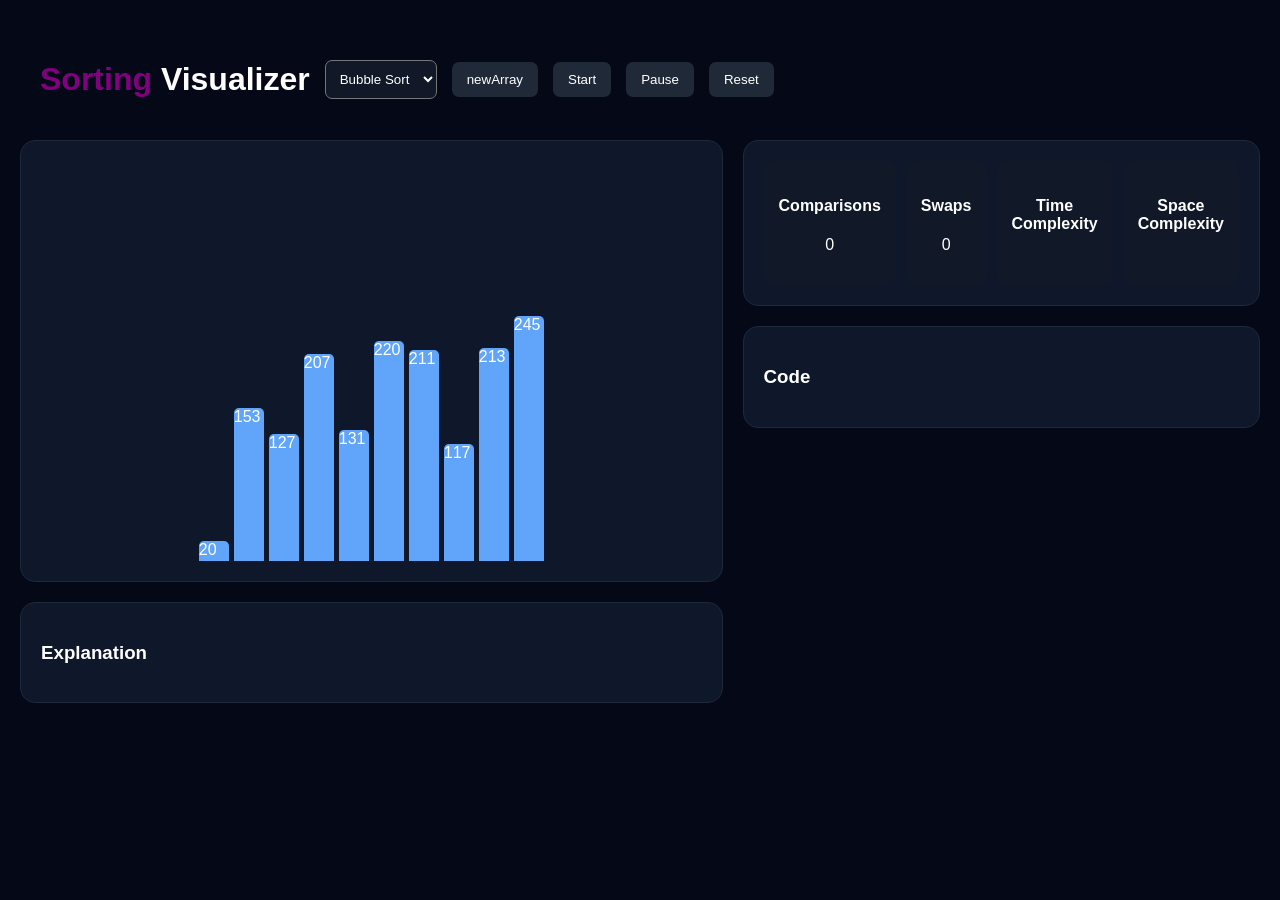
==== sort.html @ 76cde30a "init commit" ====
<!DOCTYPE html>
<html lang="en">
<head>
    <meta charset="UTF-8">
    <meta name="viewport" content="width=device-width, initial-scale=1.0">
    <title>sort Visualizer</title>
    <link rel="stylesheet" href="sort.css">
</head>
<body>
    <style>
.code-line {
    /* This forces the browser to show every space exactly as typed */
    white-space: pre; 
    font-family: monospace; /* Makes it look like code */
}
</style>
    <div class="full">

        <!-- header -->
         <div class="top_bar">
            <h1> <span id="headTop">Sorting</span> Visualizer</h1>
            <select name="algo" id="algo">
                <option >Bubble Sort</option>
                <option >Quick Sort</option>
                <option >Merge Sort</option>
            </select>

            <button id="newArrBtn">newArray</button>
            <button id="startBtn">Start</button>
            <button id="pauseBtn">Pause</button>
            <button id="resetBtn">Reset</button>
         </div>

         <div class="mainContent">

            <div class="leftContent">
                <div class="visualizationPart">
                <div id="arrayContainer"></div>
                </div>

                <div class="explanationPart">
                    <h3>Explanation</h3>
                    <p id="explanationText">
                        <!-- explanation going on -->
                    </p>
                </div>
            </div>

            <div class="rightContent">

                <div class="statusPart">
                    <div class="statBox">
                        <h4>Comparisons</h4>
                        <p id="comparisonCount"></p>
                    </div>

                    <div class="statBox">
                        <h4>Swaps</h4>
                        <p id="swapCount"></p>
                    </div>

                    <div class="statBox">
                        <h4>Time Complexity</h4>
                        <p id="timeComplexity"></p>
                    </div>
                     <div class="statBox">
                        <h4>Space Complexity</h4>
                        <p id="spaceComplexity"></p>
                    </div>
                </div>

                <div class="codePart">
                    <h3>Code</h3>
                    <div id="codeContainer"></div>
                </div>

            </div>
         </div>

        </div>
    <script src="main.js"></script>
    
</body>
</html>
---- sort.css ----
body{
    margin: 0;
    background-color: #050816;
    color: white;
    font-family: Arial, Helvetica, sans-serif;
    /* overflow-y: hidden; */
    padding: 20px;
}

.top_bar{

    display: flex;
    align-items: center;
    gap: 15px;
    margin: 20px;
}

button{
    padding: 10px 15px;
    border: none;
    border-radius: 7px;
    cursor: pointer;
    background: #1f2937;
    color: white;
}

button:hover{
    background: #374151;
}

select{
    padding: 10px;
    border-radius: 7px;
    background: #111827;
    color: white;
}

/* main content */
.mainContent{
    display: grid;
    grid-template-columns: 2fr 1fr;
    gap: 20px;
}

/* left content */
.leftContent{
    display: flex;
    flex-direction: column;
    gap: 20px;

}

.visualizationPart{
    background: #0f172a;
    padding: 20px;
    border-radius: 15px;
    border: 1px solid #1e293b;
}

#arrayContainer{
    height: 400px;
    display: flex;
    align-items: flex-end;
    justify-content: center;
    gap: 5px;
}

.bar{
    width: 30px;
    background: #60a5fa;
    transition: all 0.3s ease;
    border-radius: 5px 5px 0 0;
}

.rightContent{
    display: flex;
    flex-direction: column;
    gap: 20px;
}

.statusPart,
.codePart,
.explanationPart{
    background: #0f172a;
    padding: 20px;
    border-radius: 15px;
    border: 1px solid #1e293b;
}

/* status */
.statusPart{
    display: flex;
    justify-content: space-between;
    /* justify-content: space-around; */
    gap: 10px;
}

.statBox{
    flex: 1;
    background: #111827;
    padding: 15px;
    border-radius: 10px;
    text-align: center;
}

#codeContainer p{
    padding: 8px;
    border-radius: 5px;
    transition: 0.3s;
}

#headTop{
    color: purple;
}
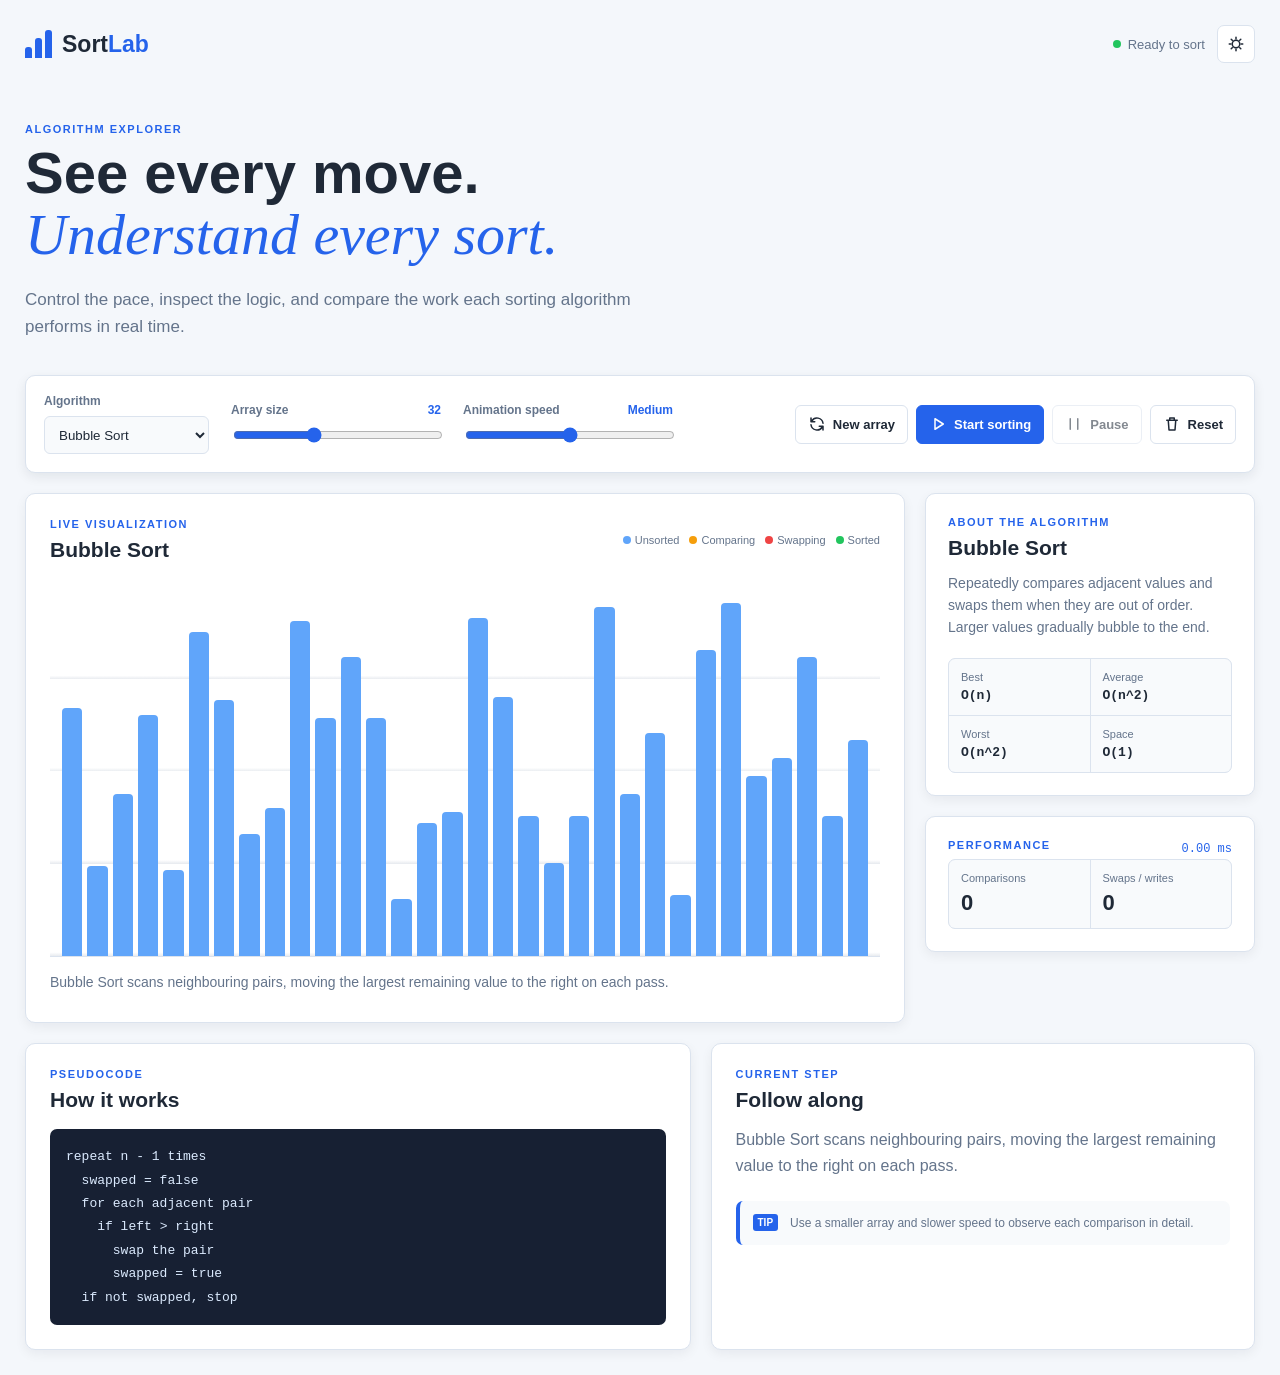
==== commit 3a7cea68: "udated version of sorting visiualizer & add readme" ====
--- a/sort.html
+++ b/sort.html
@@ -1,84 +1,127 @@
 <!DOCTYPE html>
 <html lang="en">
 <head>
-    <meta charset="UTF-8">
-    <meta name="viewport" content="width=device-width, initial-scale=1.0">
-    <title>sort Visualizer</title>
-    <link rel="stylesheet" href="sort.css">
+  <meta charset="UTF-8">
+  <meta name="viewport" content="width=device-width, initial-scale=1.0">
+  <meta name="description" content="An interactive sorting algorithm visualizer built with vanilla JavaScript.">
+  <title>SortLab | Sorting Visualizer</title>
+  <link rel="preconnect" href="https://fonts.googleapis.com">
+  <link rel="preconnect" href="https://fonts.gstatic.com" crossorigin>
+  <link href="https://fonts.googleapis.com/css2?family=DM+Mono:wght@400;500&family=Outfit:wght@400;500;600;700&display=swap" rel="stylesheet">
+  <link rel="stylesheet" href="sort.css">
 </head>
 <body>
-    <style>
-.code-line {
-    /* This forces the browser to show every space exactly as typed */
-    white-space: pre; 
-    font-family: monospace; /* Makes it look like code */
-}
-</style>
-    <div class="full">
+  <main class="app-shell">
+    <header class="site-header">
+      <a class="brand" href="#top" aria-label="SortLab home">
+        <span class="brand-mark" aria-hidden="true"><i></i><i></i><i></i></span>
+        <span>Sort<span>Lab</span></span>
+      </a>
+      <div class="header-actions">
+        <span class="status-pill" id="statusText" role="status"><span></span> Ready to sort</span>
+        <button class="icon-button" id="themeToggle" type="button" aria-label="Switch to dark mode" title="Toggle colour theme">
+          <svg id="themeIcon" viewBox="0 0 24 24" aria-hidden="true"><path d="M12 3v2m0 14v2M3 12h2m14 0h2M5.6 5.6 7 7m10 10 1.4 1.4M18.4 5.6 17 7M7 17l-1.4 1.4M12 7a5 5 0 1 0 0 10 5 5 0 0 0 0-10Z"/></svg>
+        </button>
+      </div>
+    </header>
 
-        <!-- header -->
-         <div class="top_bar">
-            <h1> <span id="headTop">Sorting</span> Visualizer</h1>
-            <select name="algo" id="algo">
-                <option >Bubble Sort</option>
-                <option >Quick Sort</option>
-                <option >Merge Sort</option>
-            </select>
+    <section class="hero" id="top">
+      <p class="eyebrow">ALGORITHM EXPLORER</p>
+      <h1>See every move.<br><em>Understand every sort.</em></h1>
+      <p class="hero-copy">Control the pace, inspect the logic, and compare the work each sorting algorithm performs in real time.</p>
+    </section>
 
-            <button id="newArrBtn">newArray</button>
-            <button id="startBtn">Start</button>
-            <button id="pauseBtn">Pause</button>
-            <button id="resetBtn">Reset</button>
-         </div>
+    <section class="control-panel" aria-label="Visualization controls">
+      <label class="control-field algorithm-field">
+        <span>Algorithm</span>
+        <select id="algorithmSelect" aria-label="Select sorting algorithm">
+          <option value="bubble">Bubble Sort</option>
+          <option value="selection">Selection Sort</option>
+          <option value="insertion">Insertion Sort</option>
+          <option value="merge">Merge Sort</option>
+          <option value="quick">Quick Sort</option>
+          <option value="heap">Heap Sort</option>
+        </select>
+      </label>
+      <label class="control-field range-field">
+        <span>Array size <output id="sizeValue">32</output></span>
+        <input id="sizeSlider" type="range" min="8" max="72" value="32" aria-label="Array size">
+      </label>
+      <label class="control-field range-field">
+        <span>Animation speed <output id="speedValue">Medium</output></span>
+        <input id="speedSlider" type="range" min="1" max="5" value="3" aria-label="Animation speed">
+      </label>
+      <div class="control-buttons">
+        <button class="button button-quiet" id="newArrayButton" type="button">
+          <svg viewBox="0 0 24 24" aria-hidden="true"><path d="M20 11a8.1 8.1 0 0 0-15-3M4 4v5h5m-5 4a8.1 8.1 0 0 0 15 3m1 4v-5h-5"/></svg>
+          New array
+        </button>
+        <button class="button button-primary" id="startButton" type="button">
+          <svg viewBox="0 0 24 24" aria-hidden="true"><path d="m8 5 11 7-11 7V5Z"/></svg>
+          Start sorting
+        </button>
+        <button class="button button-quiet" id="pauseButton" type="button" disabled>
+          <svg viewBox="0 0 24 24" aria-hidden="true"><path d="M7 5v14M17 5v14"/></svg>
+          Pause
+        </button>
+        <button class="button button-quiet" id="resetButton" type="button">
+          <svg viewBox="0 0 24 24" aria-hidden="true"><path d="M5 7h14M9 7V4h6v3m-8 0 1 13h8l1-13"/></svg>
+          Reset
+        </button>
+      </div>
+    </section>
 
-         <div class="mainContent">
+    <section class="workspace">
+      <div class="visualizer-card">
+        <div class="card-heading">
+          <div><p class="eyebrow">LIVE VISUALIZATION</p><h2 id="visualizerTitle">Bubble Sort</h2></div>
+          <div class="legend" aria-label="Bar color legend">
+            <span><i class="legend-default"></i>Unsorted</span><span><i class="legend-active"></i>Comparing</span><span><i class="legend-swap"></i>Swapping</span><span><i class="legend-sorted"></i>Sorted</span>
+          </div>
+        </div>
+        <div class="chart-wrap">
+          <div class="chart-grid" aria-hidden="true"></div>
+          <div id="arrayContainer" class="array-container" aria-label="Array visualization" role="img"></div>
+        </div>
+        <p class="action-message" id="actionMessage" aria-live="polite">Generate an array, then press Start sorting to begin.</p>
+      </div>
 
-            <div class="leftContent">
-                <div class="visualizationPart">
-                <div id="arrayContainer"></div>
-                </div>
+      <aside class="sidebar">
+        <section class="info-card algorithm-info">
+          <p class="eyebrow">ABOUT THE ALGORITHM</p>
+          <h2 id="algorithmName">Bubble Sort</h2>
+          <p id="algorithmDescription">Repeatedly compares adjacent values and swaps them when they are out of order. Larger values gradually bubble to the end.</p>
+          <div class="complexity-grid">
+            <div><span>Best</span><strong id="bestComplexity">O(n)</strong></div>
+            <div><span>Average</span><strong id="averageComplexity">O(n²)</strong></div>
+            <div><span>Worst</span><strong id="worstComplexity">O(n²)</strong></div>
+            <div><span>Space</span><strong id="spaceComplexity">O(1)</strong></div>
+          </div>
+        </section>
 
-                <div class="explanationPart">
-                    <h3>Explanation</h3>
-                    <p id="explanationText">
-                        <!-- explanation going on -->
-                    </p>
-                </div>
-            </div>
+        <section class="info-card statistics-card">
+          <div class="section-title"><p class="eyebrow">PERFORMANCE</p><span id="elapsedTime">0.00 ms</span></div>
+          <div class="statistics-grid">
+            <div class="stat"><span>Comparisons</span><strong id="comparisonCount">0</strong></div>
+            <div class="stat"><span>Swaps / writes</span><strong id="swapCount">0</strong></div>
+          </div>
+        </section>
+      </aside>
+    </section>
 
-            <div class="rightContent">
-
-                <div class="statusPart">
-                    <div class="statBox">
-                        <h4>Comparisons</h4>
-                        <p id="comparisonCount"></p>
-                    </div>
-
-                    <div class="statBox">
-                        <h4>Swaps</h4>
-                        <p id="swapCount"></p>
-                    </div>
-
-                    <div class="statBox">
-                        <h4>Time Complexity</h4>
-                        <p id="timeComplexity"></p>
-                    </div>
-                     <div class="statBox">
-                        <h4>Space Complexity</h4>
-                        <p id="spaceComplexity"></p>
-                    </div>
-                </div>
-
-                <div class="codePart">
-                    <h3>Code</h3>
-                    <div id="codeContainer"></div>
-                </div>
-
-            </div>
-         </div>
-
-        </div>
-    <script src="main.js"></script>
-    
+    <section class="details-grid">
+      <article class="details-card">
+        <div class="section-title"><div><p class="eyebrow">PSEUDOCODE</p><h2>How it works</h2></div></div>
+        <pre id="codeContainer" class="code-block" aria-label="Algorithm pseudocode"></pre>
+      </article>
+      <article class="details-card learning-card">
+        <p class="eyebrow">CURRENT STEP</p>
+        <h2>Follow along</h2>
+        <p id="explanationText">Each colored bar represents one value in the array. Choose an algorithm to explore its approach.</p>
+        <div class="tip"><span>TIP</span><p>Use a smaller array and slower speed to observe each comparison in detail.</p></div>
+      </article>
+    </section>
+  </main>
+  <script type="module" src="main.js"></script>
 </body>
-</html>+</html>
--- a/sort.css
+++ b/sort.css
@@ -1,114 +1,671 @@
-body{
-    margin: 0;
-    background-color: #050816;
-    color: white;
-    font-family: Arial, Helvetica, sans-serif;
-    /* overflow-y: hidden; */
-    padding: 20px;
-}
-
-.top_bar{
-
-    display: flex;
-    align-items: center;
-    gap: 15px;
-    margin: 20px;
-}
-
-button{
-    padding: 10px 15px;
-    border: none;
-    border-radius: 7px;
-    cursor: pointer;
-    background: #1f2937;
-    color: white;
-}
-
-button:hover{
-    background: #374151;
-}
-
-select{
-    padding: 10px;
-    border-radius: 7px;
-    background: #111827;
-    color: white;
-}
-
-/* main content */
-.mainContent{
+/* Main colours used in the light theme */
+:root {
+  --page-background: #f4f7fb;
+  --card-background: #ffffff;
+  --input-background: #f8fafc;
+  --text-color: #1f2937;
+  --muted-text: #64748b;
+  --border-color: #dbe3ee;
+  --primary-color: #2563eb;
+  --primary-hover: #1d4ed8;
+  --bar-color: #60a5fa;
+  --compare-color: #f59e0b;
+  --swap-color: #ef4444;
+  --sorted-color: #22c55e;
+}
+
+/* Colours used when dark mode is turned on */
+body.dark {
+  --page-background: #111827;
+  --card-background: #1f2937;
+  --input-background: #273449;
+  --text-color: #f8fafc;
+  --muted-text: #cbd5e1;
+  --border-color: #3b4a61;
+  --primary-color: #60a5fa;
+  --primary-hover: #93c5fd;
+  --bar-color: #60a5fa;
+  --compare-color: #fbbf24;
+  --swap-color: #fb7185;
+  --sorted-color: #4ade80;
+}
+
+* {
+  box-sizing: border-box;
+}
+
+html {
+  scroll-behavior: smooth;
+}
+
+body {
+  margin: 0;
+  background-color: var(--page-background);
+  color: var(--text-color);
+  font-family: Arial, Helvetica, sans-serif;
+  transition: background-color 0.2s ease;
+}
+
+button,
+select,
+input {
+  font-family: inherit;
+}
+
+button {
+  cursor: pointer;
+}
+
+button:focus-visible,
+select:focus-visible,
+input:focus-visible {
+  outline: 3px solid #93c5fd;
+  outline-offset: 2px;
+}
+
+/* Header */
+.app-shell {
+  max-width: 1400px;
+  margin: 0 auto;
+  padding: 25px;
+}
+
+.site-header {
+  display: flex;
+  align-items: center;
+  justify-content: space-between;
+}
+
+.brand {
+  display: flex;
+  align-items: center;
+  gap: 10px;
+  color: var(--text-color);
+  font-size: 23px;
+  font-weight: bold;
+  text-decoration: none;
+}
+
+.brand > span:last-child span {
+  color: var(--primary-color);
+}
+
+.brand-mark {
+  display: flex;
+  align-items: flex-end;
+  gap: 3px;
+  width: 27px;
+  height: 28px;
+}
+
+.brand-mark i {
+  width: 7px;
+  background-color: var(--primary-color);
+  border-radius: 3px 3px 0 0;
+}
+
+.brand-mark i:nth-child(1) {
+  height: 40%;
+}
+
+.brand-mark i:nth-child(2) {
+  height: 70%;
+}
+
+.brand-mark i:nth-child(3) {
+  height: 100%;
+}
+
+.header-actions {
+  display: flex;
+  align-items: center;
+  gap: 12px;
+}
+
+.status-pill {
+  display: flex;
+  align-items: center;
+  gap: 7px;
+  color: var(--muted-text);
+  font-size: 13px;
+}
+
+.status-pill > span {
+  width: 8px;
+  height: 8px;
+  border-radius: 50%;
+  background-color: var(--sorted-color);
+}
+
+.icon-button {
+  display: flex;
+  align-items: center;
+  justify-content: center;
+  width: 38px;
+  height: 38px;
+  border: 1px solid var(--border-color);
+  border-radius: 7px;
+  background-color: var(--card-background);
+  color: var(--text-color);
+}
+
+.icon-button:hover {
+  background-color: var(--input-background);
+}
+
+.icon-button svg,
+.button svg {
+  width: 18px;
+  height: 18px;
+  fill: none;
+  stroke: currentColor;
+  stroke-linecap: round;
+  stroke-linejoin: round;
+  stroke-width: 2;
+}
+
+/* Intro section */
+.hero {
+  max-width: 760px;
+  padding: 60px 0 35px;
+}
+
+.eyebrow {
+  margin: 0 0 8px;
+  color: var(--primary-color);
+  font-size: 11px;
+  font-weight: bold;
+  letter-spacing: 1.5px;
+}
+
+.hero h1 {
+  margin: 0;
+  font-size: 58px;
+  line-height: 1.05;
+}
+
+.hero h1 em {
+  color: var(--primary-color);
+  font-family: Georgia, serif;
+  font-weight: normal;
+}
+
+.hero-copy {
+  max-width: 620px;
+  margin: 20px 0 0;
+  color: var(--muted-text);
+  font-size: 17px;
+  line-height: 1.6;
+}
+
+/* Controls */
+.control-panel {
+  display: flex;
+  align-items: center;
+  gap: 22px;
+  padding: 18px;
+  border: 1px solid var(--border-color);
+  border-radius: 10px;
+  background-color: var(--card-background);
+  box-shadow: 0 4px 12px rgba(15, 23, 42, 0.08);
+}
+
+.control-field {
+  display: flex;
+  flex-direction: column;
+  gap: 8px;
+  min-width: 165px;
+  color: var(--muted-text);
+  font-size: 12px;
+  font-weight: bold;
+}
+
+.control-field span {
+  display: flex;
+  justify-content: space-between;
+}
+
+.control-field output {
+  color: var(--primary-color);
+}
+
+.algorithm-field select {
+  height: 38px;
+  padding: 0 10px;
+  border: 1px solid var(--border-color);
+  border-radius: 6px;
+  background-color: var(--input-background);
+  color: var(--text-color);
+}
+
+.range-field {
+  flex: 1;
+  max-width: 210px;
+}
+
+input[type="range"] {
+  width: 100%;
+  accent-color: var(--primary-color);
+}
+
+.control-buttons {
+  display: flex;
+  gap: 8px;
+  margin-left: auto;
+}
+
+.button {
+  display: flex;
+  align-items: center;
+  justify-content: center;
+  gap: 7px;
+  min-height: 39px;
+  padding: 0 12px;
+  border: 1px solid var(--border-color);
+  border-radius: 6px;
+  font-size: 13px;
+  font-weight: bold;
+}
+
+.button-primary {
+  border-color: var(--primary-color);
+  background-color: var(--primary-color);
+  color: white;
+}
+
+.button-primary:hover:not(:disabled) {
+  background-color: var(--primary-hover);
+}
+
+.button-quiet {
+  background-color: var(--card-background);
+  color: var(--text-color);
+}
+
+.button-quiet:hover:not(:disabled) {
+  background-color: var(--input-background);
+}
+
+.button:disabled {
+  cursor: not-allowed;
+  opacity: 0.55;
+}
+
+/* Main visualizer and sidebar */
+.workspace {
+  display: grid;
+  grid-template-columns: 1fr 330px;
+  gap: 20px;
+  margin-top: 20px;
+}
+
+.visualizer-card,
+.info-card,
+.details-card {
+  border: 1px solid var(--border-color);
+  border-radius: 10px;
+  background-color: var(--card-background);
+  box-shadow: 0 4px 12px rgba(15, 23, 42, 0.06);
+}
+
+.visualizer-card {
+  min-height: 510px;
+  padding: 24px;
+}
+
+.card-heading,
+.section-title {
+  display: flex;
+  align-items: center;
+  justify-content: space-between;
+}
+
+.card-heading h2,
+.info-card h2,
+.details-card h2 {
+  margin: 0;
+  font-size: 21px;
+}
+
+.legend {
+  display: flex;
+  flex-wrap: wrap;
+  justify-content: flex-end;
+  gap: 10px;
+  color: var(--muted-text);
+  font-size: 11px;
+}
+
+.legend span {
+  display: flex;
+  align-items: center;
+  gap: 4px;
+}
+
+.legend i {
+  width: 8px;
+  height: 8px;
+  border-radius: 50%;
+}
+
+.legend-default {
+  background-color: var(--bar-color);
+}
+
+.legend-active {
+  background-color: var(--compare-color);
+}
+
+.legend-swap {
+  background-color: var(--swap-color);
+}
+
+.legend-sorted {
+  background-color: var(--sorted-color);
+}
+
+.chart-wrap {
+  position: relative;
+  height: 370px;
+  margin-top: 25px;
+  padding: 16px 12px 0;
+  border-bottom: 1px solid var(--border-color);
+}
+
+/* Horizontal lines make it easier to compare bar heights */
+.chart-grid {
+  position: absolute;
+  top: 0;
+  right: 0;
+  bottom: 0;
+  left: 0;
+  background-image: repeating-linear-gradient(
+    to bottom,
+    transparent 0,
+    transparent 24%,
+    rgba(148, 163, 184, 0.22) 25%
+  );
+  pointer-events: none;
+}
+
+.array-container {
+  position: relative;
+  z-index: 1;
+  display: flex;
+  align-items: flex-end;
+  justify-content: center;
+  height: 100%;
+  gap: 5px;
+}
+
+.bar {
+  position: relative;
+  flex: 1;
+  min-width: 2px;
+  max-width: 28px;
+  border-radius: 4px 4px 0 0;
+  background-color: var(--bar-color);
+  transition: height 0.18s ease, background-color 0.15s ease, transform 0.15s ease;
+}
+
+.bar.is-active {
+  background-color: var(--compare-color);
+  transform: translateY(-3px);
+}
+
+.bar.is-swapping {
+  background-color: var(--swap-color);
+  transform: translateY(-4px);
+}
+
+.bar.is-sorted {
+  background-color: var(--sorted-color);
+}
+
+.bar-value {
+  position: absolute;
+  bottom: calc(100% + 5px);
+  left: 50%;
+  color: var(--muted-text);
+  font-size: 10px;
+  transform: translateX(-50%);
+  opacity: 0;
+}
+
+.bar:hover .bar-value {
+  opacity: 1;
+}
+
+.action-message {
+  min-height: 24px;
+  margin: 17px 0 0;
+  color: var(--muted-text);
+  font-size: 14px;
+}
+
+/* Sidebar cards */
+.sidebar {
+  display: flex;
+  flex-direction: column;
+  gap: 20px;
+}
+
+.info-card {
+  padding: 22px;
+}
+
+.algorithm-info > p:not(.eyebrow) {
+  margin: 13px 0 20px;
+  color: var(--muted-text);
+  font-size: 14px;
+  line-height: 1.55;
+}
+
+.complexity-grid,
+.statistics-grid {
+  display: grid;
+  grid-template-columns: 1fr 1fr;
+  gap: 1px;
+  overflow: hidden;
+  border: 1px solid var(--border-color);
+  border-radius: 7px;
+  background-color: var(--border-color);
+}
+
+.complexity-grid div,
+.stat {
+  padding: 12px;
+  background-color: var(--input-background);
+}
+
+.complexity-grid span,
+.stat span {
+  display: block;
+  color: var(--muted-text);
+  font-size: 11px;
+}
+
+.complexity-grid strong {
+  display: block;
+  margin-top: 5px;
+  font-family: Consolas, monospace;
+  font-size: 13px;
+}
+
+.section-title > span {
+  color: var(--primary-color);
+  font-family: Consolas, monospace;
+  font-size: 12px;
+}
+
+.stat strong {
+  display: block;
+  margin-top: 6px;
+  font-size: 22px;
+}
+
+/* Bottom information cards */
+.details-grid {
+  display: grid;
+  grid-template-columns: 1.1fr 0.9fr;
+  gap: 20px;
+  margin-top: 20px;
+}
+
+.details-card {
+  min-height: 260px;
+  padding: 24px;
+}
+
+.code-block {
+  min-height: 170px;
+  margin: 17px 0 0;
+  padding: 16px;
+  overflow: auto;
+  border-radius: 7px;
+  background-color: #172033;
+  color: #dbeafe;
+  font-family: Consolas, monospace;
+  font-size: 13px;
+  line-height: 1.8;
+  white-space: pre-wrap;
+}
+
+.learning-card > p:not(.eyebrow) {
+  margin: 15px 0 23px;
+  color: var(--muted-text);
+  line-height: 1.6;
+}
+
+.tip {
+  display: flex;
+  gap: 12px;
+  padding: 13px;
+  border-radius: 7px;
+  background-color: var(--input-background);
+  border-left: 4px solid var(--primary-color);
+}
+
+.tip span {
+  height: fit-content;
+  padding: 3px 5px;
+  border-radius: 3px;
+  background-color: var(--primary-color);
+  color: white;
+  font-size: 10px;
+  font-weight: bold;
+}
+
+.tip p {
+  margin: 0;
+  color: var(--muted-text);
+  font-size: 12px;
+  line-height: 1.5;
+}
+
+/* Tablet layout */
+@media (max-width: 1080px) {
+  .control-panel {
+    flex-wrap: wrap;
+  }
+
+  .control-buttons {
+    margin-left: 0;
+  }
+
+  .workspace {
+    grid-template-columns: 1fr;
+  }
+
+  .sidebar {
     display: grid;
-    grid-template-columns: 2fr 1fr;
-    gap: 20px;
-}
-
-/* left content */
-.leftContent{
-    display: flex;
-    flex-direction: column;
-    gap: 20px;
-
-}
-
-.visualizationPart{
-    background: #0f172a;
-    padding: 20px;
-    border-radius: 15px;
-    border: 1px solid #1e293b;
-}
-
-#arrayContainer{
-    height: 400px;
-    display: flex;
-    align-items: flex-end;
-    justify-content: center;
-    gap: 5px;
-}
-
-.bar{
-    width: 30px;
-    background: #60a5fa;
-    transition: all 0.3s ease;
-    border-radius: 5px 5px 0 0;
-}
-
-.rightContent{
-    display: flex;
-    flex-direction: column;
-    gap: 20px;
-}
-
-.statusPart,
-.codePart,
-.explanationPart{
-    background: #0f172a;
-    padding: 20px;
-    border-radius: 15px;
-    border: 1px solid #1e293b;
-}
-
-/* status */
-.statusPart{
-    display: flex;
-    justify-content: space-between;
-    /* justify-content: space-around; */
-    gap: 10px;
-}
-
-.statBox{
-    flex: 1;
-    background: #111827;
-    padding: 15px;
-    border-radius: 10px;
-    text-align: center;
-}
-
-#codeContainer p{
-    padding: 8px;
-    border-radius: 5px;
-    transition: 0.3s;
-}
-
-#headTop{
-    color: purple;
-}
+    grid-template-columns: 1fr 1fr;
+  }
+}
+
+/* Mobile layout */
+@media (max-width: 700px) {
+  .app-shell {
+    padding: 18px 14px 35px;
+  }
+
+  .hero {
+    padding: 45px 0 30px;
+  }
+
+  .hero h1 {
+    font-size: 39px;
+  }
+
+  .status-pill {
+    display: none;
+  }
+
+  .control-panel {
+    display: grid;
+    grid-template-columns: 1fr 1fr;
+    gap: 16px;
+    padding: 16px;
+  }
+
+  .control-field,
+  .range-field {
+    min-width: 0;
+    max-width: none;
+  }
+
+  .control-buttons {
+    display: grid;
+    grid-column: 1 / -1;
+    grid-template-columns: 1fr 1fr;
+  }
+
+  .button {
+    padding: 0 8px;
+    font-size: 12px;
+  }
+
+  .card-heading {
+    display: block;
+  }
+
+  .legend {
+    justify-content: flex-start;
+    margin-top: 12px;
+  }
+
+  .visualizer-card {
+    min-height: 425px;
+    padding: 18px;
+  }
+
+  .chart-wrap {
+    height: 290px;
+    margin-top: 18px;
+    padding-right: 4px;
+    padding-left: 4px;
+  }
+
+  .sidebar,
+  .details-grid {
+    grid-template-columns: 1fr;
+  }
+
+  .details-card {
+    min-height: auto;
+  }
+
+  .bar-value {
+    display: none;
+  }
+}
+
+@media (max-width: 390px) {
+  .control-panel {
+    grid-template-columns: 1fr;
+  }
+
+  .control-buttons {
+    grid-column: auto;
+  }
+}
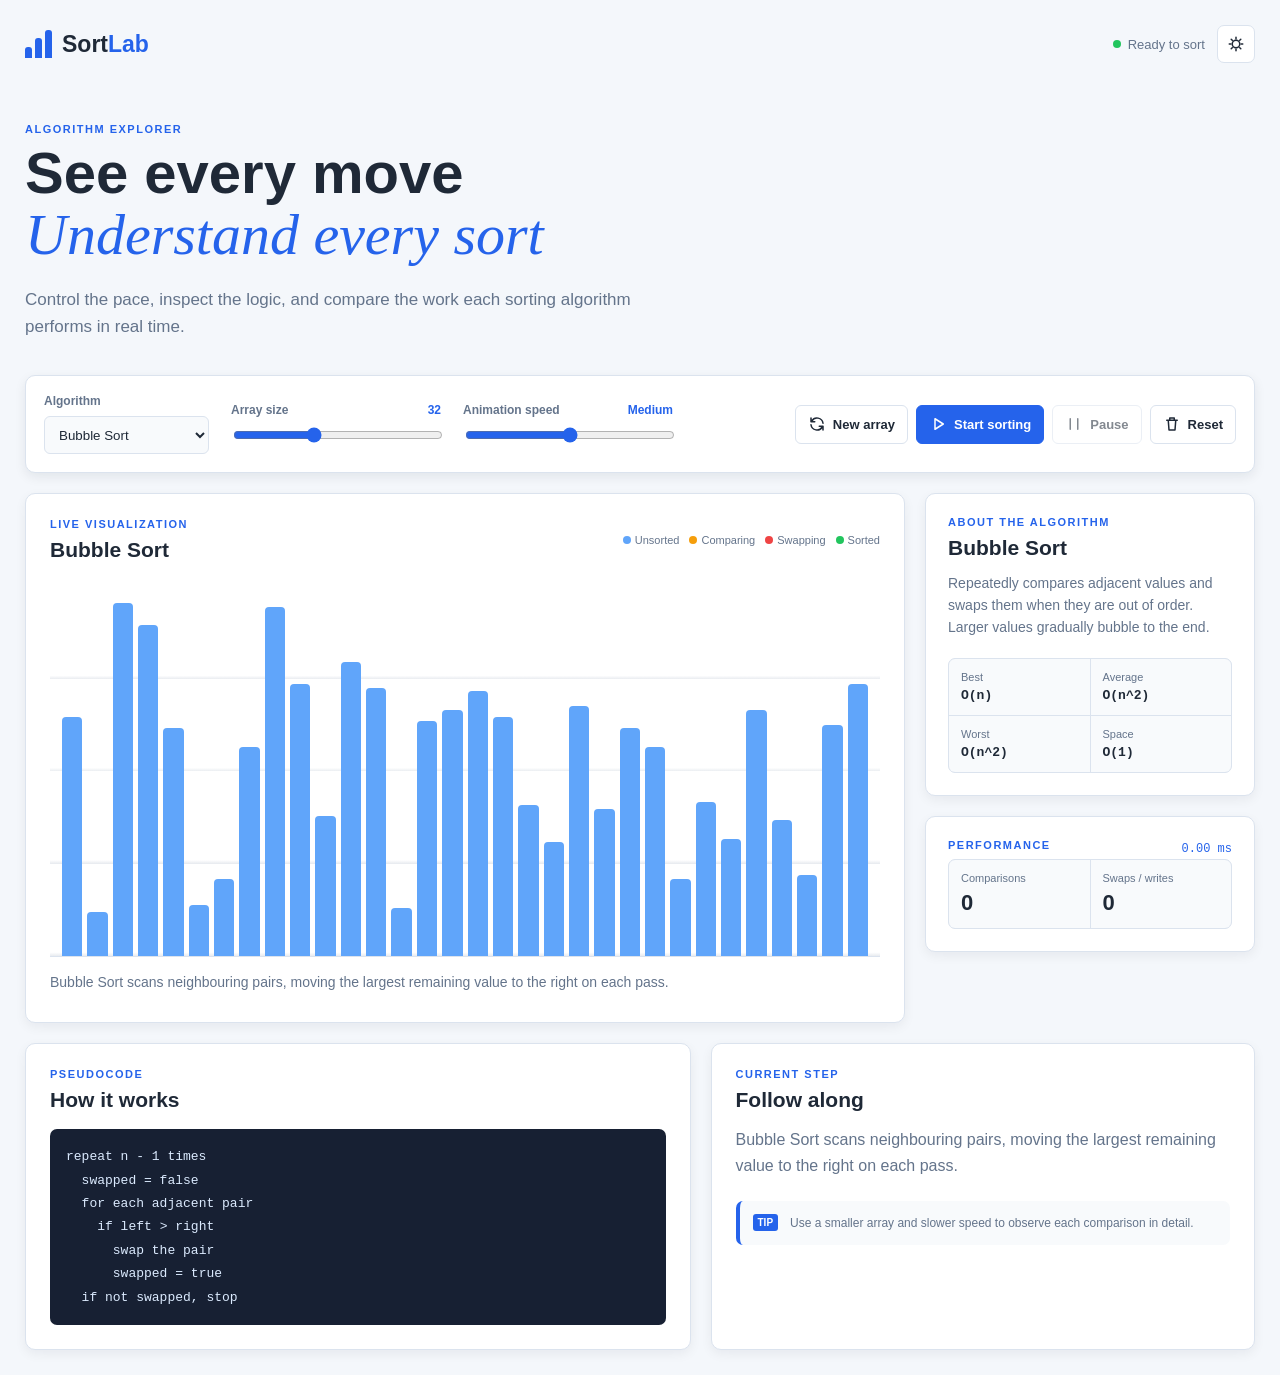
==== commit 4b6010c1: "do some minor change" ====
--- a/sort.html
+++ b/sort.html
@@ -27,7 +27,7 @@
 
     <section class="hero" id="top">
       <p class="eyebrow">ALGORITHM EXPLORER</p>
-      <h1>See every move.<br><em>Understand every sort.</em></h1>
+      <h1>See every move<br><em>Understand every sort</em></h1>
       <p class="hero-copy">Control the pace, inspect the logic, and compare the work each sorting algorithm performs in real time.</p>
     </section>
 
